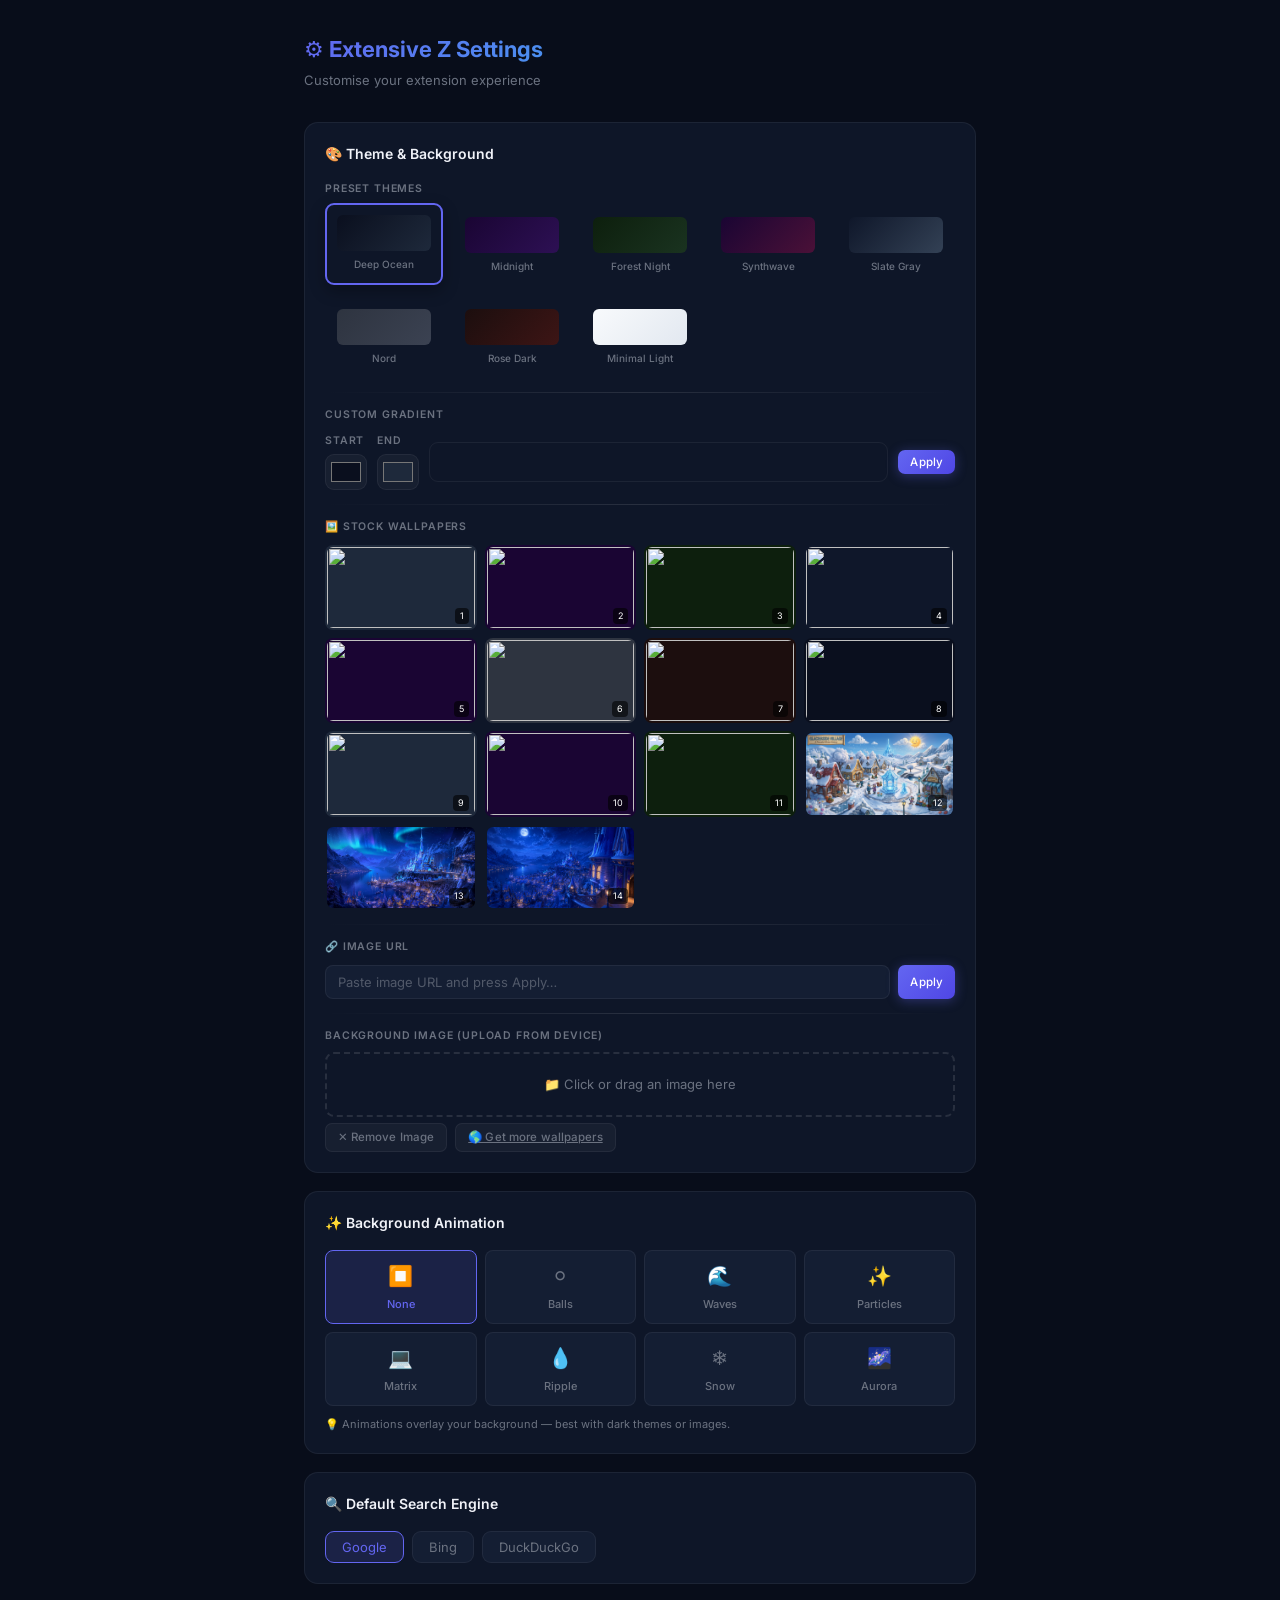
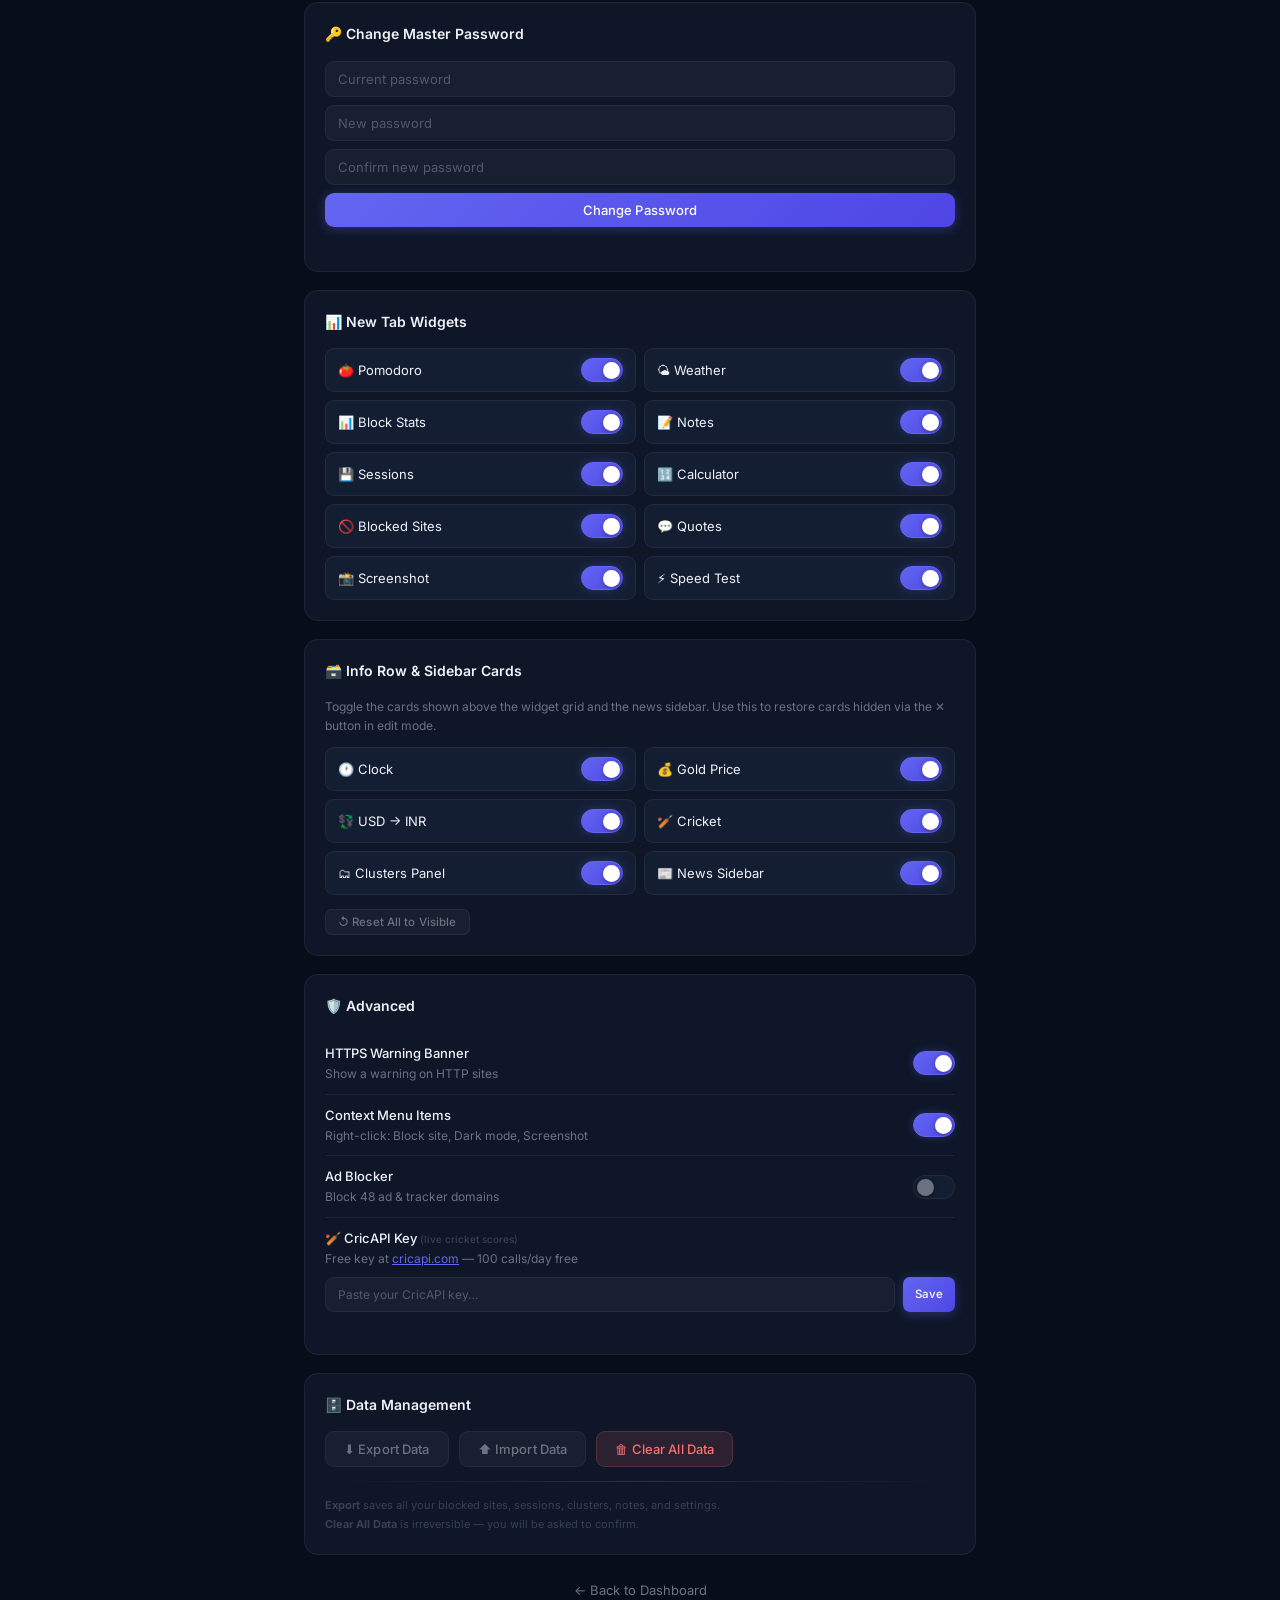
==== extension2.o/settings.html @ f35e9a3f "Add files via upload" ====
<!DOCTYPE html>
<html lang="en">

<head>
  <meta charset="UTF-8" />
  <meta name="viewport" content="width=device-width, initial-scale=1.0" />
  <title>Settings — Extensive Z</title>
  <link rel="stylesheet" href="style.css" />
  <style>
    body {
      max-width: 720px;
      margin: 0 auto;
      padding: 32px 24px 60px;
    }

    .settings-header {
      margin-bottom: 32px;
    }

    .settings-header h1 {
      font-size: 22px;
      background: linear-gradient(135deg, var(--accent), var(--accent-2));
      -webkit-background-clip: text;
      -webkit-text-fill-color: transparent;
    }

    .settings-header p {
      color: var(--text-muted);
      font-size: 13px;
      margin-top: 4px;
    }

    .settings-section {
      background: var(--surface);
      border: 1px solid var(--border);
      border-radius: var(--radius);
      padding: 20px;
      margin-bottom: 18px;
    }

    .settings-section h2 {
      font-size: 14px;
      font-weight: 600;
      margin-bottom: 16px;
      display: flex;
      align-items: center;
      gap: 8px;
    }

    .setting-row {
      display: flex;
      align-items: center;
      justify-content: space-between;
      padding: 10px 0;
      border-bottom: 1px solid var(--border);
      gap: 16px;
    }

    .setting-row:last-child {
      border-bottom: none;
      padding-bottom: 0;
    }

    .setting-row:first-child {
      padding-top: 0;
    }

    .setting-info .ttl {
      font-size: 13px;
      font-weight: 500;
    }

    .setting-info .sub {
      font-size: 12px;
      color: var(--text-muted);
      margin-top: 2px;
    }

    /* Theme Picker */
    .theme-grid {
      display: grid;
      grid-template-columns: repeat(auto-fill, minmax(100px, 1fr));
      gap: 10px;
      margin-top: 8px;
    }

    .theme-swatch {
      border-radius: var(--radius-sm);
      padding: 10px;
      cursor: pointer;
      text-align: center;
      font-size: 11px;
      font-weight: 500;
      border: 2px solid transparent;
      transition: var(--tx3);
    }

    .theme-swatch:hover,
    .theme-swatch.active {
      border-color: var(--accent);
      transform: translateY(-2px);
      box-shadow: 0 6px 16px rgba(0, 0, 0, .3);
    }

    .theme-swatch .preview {
      height: 36px;
      border-radius: 6px;
      margin-bottom: 6px;
    }

    .theme-swatch .name {
      color: var(--text-muted);
      font-size: 10px;
    }

    /* Gradient picker */
    .gradient-row {
      display: flex;
      align-items: center;
      gap: 10px;
      margin-top: 10px;
      flex-wrap: wrap;
    }

    .gradient-preview {
      flex: 1;
      min-width: 100px;
      height: 40px;
      border-radius: var(--radius-sm);
      border: 1px solid var(--border);
      transition: var(--tx3);
    }

    /* Upload */
    .upload-area {
      border: 2px dashed var(--border-2);
      border-radius: var(--radius-sm);
      padding: 20px;
      text-align: center;
      cursor: pointer;
      transition: var(--tx3);
      margin-top: 8px;
    }

    .upload-area:hover {
      border-color: var(--accent);
      background: rgba(99, 102, 241, .05);
    }

    .upload-area p {
      color: var(--text-muted);
      font-size: 13px;
      margin: 0;
    }

    #bgPreview {
      width: 100%;
      height: 80px;
      object-fit: cover;
      border-radius: var(--radius-sm);
      margin-top: 8px;
      display: none;
    }

    /* Password */
    .pwd-form {
      display: flex;
      flex-direction: column;
      gap: 8px;
      margin-top: 8px;
    }

    /* Widget toggles */
    .widget-toggles {
      display: grid;
      grid-template-columns: 1fr 1fr;
      gap: 8px;
      margin-top: 8px;
    }

    .wt-item {
      display: flex;
      align-items: center;
      justify-content: space-between;
      background: var(--surface-2);
      border: 1px solid var(--border);
      padding: 9px 12px;
      border-radius: var(--radius-sm);
      font-size: 13px;
    }

    /* Radio group */
    .radio-group {
      display: flex;
      gap: 8px;
      flex-wrap: wrap;
      margin-top: 8px;
    }

    .radio-btn {
      padding: 7px 16px;
      border-radius: var(--radius-sm);
      background: var(--surface-2);
      border: 1px solid var(--border);
      color: var(--text-muted);
      font-size: 13px;
      cursor: pointer;
      transition: var(--tx);
    }

    .radio-btn.active {
      background: rgba(99, 102, 241, .15);
      border-color: var(--accent);
      color: var(--accent);
    }

    /* Data management */
    .data-btns {
      display: flex;
      gap: 10px;
      flex-wrap: wrap;
      margin-top: 8px;
    }

    /* Wallpaper grid */
    .wp-grid {
      display: grid;
      grid-template-columns: repeat(4, 1fr);
      gap: 8px;
      margin-top: 10px;
    }

    .wp-thumb {
      border-radius: 8px;
      overflow: hidden;
      cursor: pointer;
      border: 2px solid transparent;
      transition: all .2s;
      aspect-ratio: 16/9;
      position: relative;
    }

    .wp-thumb img {
      width: 100%;
      height: 100%;
      object-fit: cover;
      display: block;
    }

    .wp-thumb:hover {
      border-color: var(--border-2);
      transform: scale(1.03);
    }

    .wp-thumb.active {
      border-color: var(--accent);
      box-shadow: 0 0 12px var(--accent-glow);
    }

    .wp-thumb .wp-num {
      position: absolute;
      bottom: 4px;
      right: 6px;
      font-size: 9px;
      background: rgba(0, 0, 0, .6);
      color: #fff;
      padding: 1px 5px;
      border-radius: 4px;
    }

    /* URL input */
    .url-row {
      display: flex;
      gap: 8px;
      margin-top: 10px;
    }

    .url-row input {
      flex: 1;
      padding: 8px 12px;
      border-radius: 8px;
      background: var(--surface-2);
      border: 1px solid var(--border);
      color: var(--text);
      font-size: 13px;
    }

    .url-row input:focus {
      outline: none;
      border-color: var(--accent);
    }

    /* Animation picker */
    .anim-grid {
      display: grid;
      grid-template-columns: repeat(4, 1fr);
      gap: 8px;
      margin-top: 10px;
    }

    .anim-btn {
      padding: 10px 6px;
      border-radius: 8px;
      background: var(--surface-2);
      border: 1px solid var(--border);
      color: var(--text-muted);
      font-size: 11px;
      font-weight: 500;
      cursor: pointer;
      text-align: center;
      transition: all .2s;
    }

    .anim-btn:hover {
      border-color: var(--border-2);
      color: var(--text);
    }

    .anim-btn.active {
      background: rgba(99, 102, 241, .15);
      border-color: var(--accent);
      color: var(--accent);
    }

    .anim-btn .anim-icon {
      font-size: 20px;
      display: block;
      margin-bottom: 4px;
    }

    /* Status toast */
    #toast {
      position: fixed;
      bottom: 24px;
      right: 24px;
      background: var(--success);
      color: #fff;
      padding: 10px 18px;
      border-radius: var(--radius-sm);
      font-size: 13px;
      opacity: 0;
      transform: translateY(10px);
      transition: all .3s ease;
      pointer-events: none;
    }

    #toast.show {
      opacity: 1;
      transform: translateY(0);
    }
  </style>
</head>

<body>

  <div class="settings-header">
    <h1>⚙️ Extensive Z Settings</h1>
    <p>Customise your extension experience</p>
  </div>

  <!-- ── THEME ── -->
  <div class="settings-section">
    <h2>🎨 Theme & Background</h2>

    <div class="label">Preset Themes</div>
    <div class="theme-grid" id="themeGrid">
      <div class="theme-swatch active" data-theme="deepocean">
        <div class="preview" style="background:linear-gradient(135deg,#0a0f1e,#1e293b)"></div>
        <div class="name">Deep Ocean</div>
      </div>
      <div class="theme-swatch" data-theme="midnight">
        <div class="preview" style="background:linear-gradient(135deg,#1a0533,#2d1054)"></div>
        <div class="name">Midnight</div>
      </div>
      <div class="theme-swatch" data-theme="forest">
        <div class="preview" style="background:linear-gradient(135deg,#0d1f0d,#1a3320)"></div>
        <div class="name">Forest Night</div>
      </div>
      <div class="theme-swatch" data-theme="synthwave">
        <div class="preview" style="background:linear-gradient(135deg,#1a0533,#ff006640)"></div>
        <div class="name">Synthwave</div>
      </div>
      <div class="theme-swatch" data-theme="slate">
        <div class="preview" style="background:linear-gradient(135deg,#0f172a,#334155)"></div>
        <div class="name">Slate Gray</div>
      </div>
      <div class="theme-swatch" data-theme="nord">
        <div class="preview" style="background:linear-gradient(135deg,#2e3440,#3b4252)"></div>
        <div class="name">Nord</div>
      </div>
      <div class="theme-swatch" data-theme="rosedark">
        <div class="preview" style="background:linear-gradient(135deg,#1c0e0e,#3d1515)"></div>
        <div class="name">Rose Dark</div>
      </div>
      <div class="theme-swatch" data-theme="light">
        <div class="preview" style="background:linear-gradient(135deg,#f8fafc,#e2e8f0)"></div>
        <div class="name">Minimal Light</div>
      </div>
    </div>

    <div class="divider"></div>
    <div class="label">Custom Gradient</div>
    <div class="gradient-row">
      <div>
        <div class="label" style="margin:0 0 4px">Start</div><input type="color" id="gradStart" value="#0a0f1e" />
      </div>
      <div>
        <div class="label" style="margin:0 0 4px">End</div><input type="color" id="gradEnd" value="#1e293b" />
      </div>
      <div class="gradient-preview" id="gradPreview"></div>
      <button class="btn btn-primary btn-sm" id="applyGradient">Apply</button>
    </div>

    <div class="divider"></div>
    <div class="label">🖼️ Stock Wallpapers</div>
    <div class="wp-grid" id="wpGrid">
      <div class="wp-thumb" data-bg="bg1.png"><img src="bg1.png"
          onerror="this.closest('.wp-thumb').style.background='#1e293b'">
        <div class="wp-num">1</div>
      </div>
      <div class="wp-thumb" data-bg="bg2.png"><img src="bg2.png"
          onerror="this.closest('.wp-thumb').style.background='#1a0533'">
        <div class="wp-num">2</div>
      </div>
      <div class="wp-thumb" data-bg="bg3.png"><img src="bg3.png"
          onerror="this.closest('.wp-thumb').style.background='#0d1f0d'">
        <div class="wp-num">3</div>
      </div>
      <div class="wp-thumb" data-bg="bg4.png"><img src="bg4.png"
          onerror="this.closest('.wp-thumb').style.background='#0f172a'">
        <div class="wp-num">4</div>
      </div>
      <div class="wp-thumb" data-bg="bg5.png"><img src="bg5.png"
          onerror="this.closest('.wp-thumb').style.background='#1a0533'">
        <div class="wp-num">5</div>
      </div>
      <div class="wp-thumb" data-bg="bg6.png"><img src="bg6.png"
          onerror="this.closest('.wp-thumb').style.background='#2e3440'">
        <div class="wp-num">6</div>
      </div>
      <div class="wp-thumb" data-bg="bg7.png"><img src="bg7.png"
          onerror="this.closest('.wp-thumb').style.background='#1c0e0e'">
        <div class="wp-num">7</div>
      </div>
      <div class="wp-thumb" data-bg="bg8.png"><img src="bg8.png"
          onerror="this.closest('.wp-thumb').style.background='#0a0f1e'">
        <div class="wp-num">8</div>
      </div>
      <div class="wp-thumb" data-bg="bg9.png"><img src="bg9.png"
          onerror="this.closest('.wp-thumb').style.background='#1e293b'">
        <div class="wp-num">9</div>
      </div>
      <div class="wp-thumb" data-bg="bg10.png"><img src="bg10.png"
          onerror="this.closest('.wp-thumb').style.background='#1a0533'">
        <div class="wp-num">10</div>
      </div>
      <div class="wp-thumb" data-bg="bg11.png"><img src="bg11.png"
          onerror="this.closest('.wp-thumb').style.background='#0d1f0d'">
        <div class="wp-num">11</div>
      </div>
      <div class="wp-thumb" data-bg="bg12.png"><img src="bg12.png"
          onerror="this.closest('.wp-thumb').style.background='#0f172a'">
        <div class="wp-num">12</div>
      </div>
      <div class="wp-thumb" data-bg="bg13.png"><img src="bg13.png"
          onerror="this.closest('.wp-thumb').style.background='#2e3440'">
        <div class="wp-num">13</div>
      </div>
      <div class="wp-thumb" data-bg="bg14.png"><img src="bg14.png"
          onerror="this.closest('.wp-thumb').style.background='#1c0e0e'">
        <div class="wp-num">14</div>
      </div>
    </div>

    <div class="divider"></div>
    <div class="label">🔗 Image URL</div>
    <div class="url-row">
      <input type="text" id="bgUrlInput" placeholder="Paste image URL and press Apply…" />
      <button class="btn btn-primary btn-sm" id="applyBgUrl">Apply</button>
    </div>

    <div class="divider"></div>
    <div class="label">Background Image (Upload from device)</div>
    <div class="upload-area" id="uploadArea">
      <p>📁 Click or drag an image here</p>
      <input type="file" id="bgUpload" accept="image/*" style="display:none" />
    </div>
    <img id="bgPreview" alt="Background preview" />
    <div style="display:flex;gap:8px;margin-top:6px" id="bgActions" style="display:none">
      <button class="btn btn-ghost btn-sm" id="clearBg">✕ Remove Image</button>
      <a class="btn btn-ghost btn-sm" href="https://unsplash.com/wallpapers" target="_blank">🌎 Get more wallpapers</a>
    </div>
  </div>

  <!-- ── BACKGROUND ANIMATION ── -->
  <div class="settings-section">
    <h2>✨ Background Animation</h2>
    <div class="anim-grid" id="animGrid">
      <div class="anim-btn active" data-anim="none"><span class="anim-icon">⏹️</span>None</div>
      <div class="anim-btn" data-anim="balls"><span class="anim-icon">⚪</span>Balls</div>
      <div class="anim-btn" data-anim="waves"><span class="anim-icon">🌊</span>Waves</div>
      <div class="anim-btn" data-anim="particles"><span class="anim-icon">✨</span>Particles</div>
      <div class="anim-btn" data-anim="matrix"><span class="anim-icon">💻</span>Matrix</div>
      <div class="anim-btn" data-anim="ripple"><span class="anim-icon">💧</span>Ripple</div>
      <div class="anim-btn" data-anim="snow"><span class="anim-icon">❄️</span>Snow</div>
      <div class="anim-btn" data-anim="aurora"><span class="anim-icon">🌌</span>Aurora</div>
    </div>
    <div style="font-size:11px;color:var(--text-muted);margin-top:10px">💡 Animations overlay your background — best with dark themes or images.</div>
  </div>

  <!-- ── SEARCH ── -->
  <div class="settings-section">
    <h2>🔍 Default Search Engine</h2>
      <div class="radio-group" id="engineGroup">
        <button class="radio-btn active" data-engine="google">Google</button>
        <button class="radio-btn" data-engine="bing">Bing</button>
        <button class="radio-btn" data-engine="ddg">DuckDuckGo</button>
      </div>
  </div>

  <!-- ── PASSWORD ── -->
  <div class="settings-section">
    <h2>🔑 Change Master Password</h2>
      <div class="pwd-form">
        <input type="password" id="currentPwd" placeholder="Current password" autocomplete="off" />
        <input type="password" id="newPwd" placeholder="New password" autocomplete="new-password" />
        <input type="password" id="confirmPwd" placeholder="Confirm new password" autocomplete="new-password" />
        <button class="btn btn-primary" id="changePwdBtn">Change Password</button>
        <div id="pwdMsg" style="font-size:12px;min-height:16px;text-align:center"></div>
      </div>
  </div>

  <!-- ── WIDGET VISIBILITY ── -->
  <div class="settings-section">
    <h2>📊 New Tab Widgets</h2>
    <div class="widget-toggles" id="widgetToggles">
        <div class="wt-item">🍅 Pomodoro<label class="toggle"><input type="checkbox" data-wgt="pom" checked><span
              class="toggle-slider"></span></label></div>
        <div class="wt-item">🌤 Weather<label class="toggle"><input type="checkbox" data-wgt="weather" checked><span
              class="toggle-slider"></span></label></div>
        <div class="wt-item">📊 Block Stats<label class="toggle"><input type="checkbox" data-wgt="stats" checked><span
              class="toggle-slider"></span></label></div>
        <div class="wt-item">📝 Notes<label class="toggle"><input type="checkbox" data-wgt="notes" checked><span
              class="toggle-slider"></span></label></div>
        <div class="wt-item">💾 Sessions<label class="toggle"><input type="checkbox" data-wgt="sessions" checked><span
              class="toggle-slider"></span></label></div>
        <div class="wt-item">🔢 Calculator<label class="toggle"><input type="checkbox" data-wgt="calc" checked><span
              class="toggle-slider"></span></label></div>
        <div class="wt-item">🚫 Blocked Sites<label class="toggle"><input type="checkbox" data-wgt="blocked" checked><span
              class="toggle-slider"></span></label></div>
        <div class="wt-item">💬 Quotes<label class="toggle"><input type="checkbox" data-wgt="quotes" checked><span
              class="toggle-slider"></span></label></div>
        <div class="wt-item">📸 Screenshot<label class="toggle"><input type="checkbox" data-wgt="screenshot" checked><span
              class="toggle-slider"></span></label></div>
        <div class="wt-item">⚡ Speed Test<label class="toggle"><input type="checkbox" data-wgt="speed" checked><span
              class="toggle-slider"></span></label></div>
      </div>
  </div>

  <!-- ── INFO ROW & SIDEBAR CARDS ── -->
  <div class="settings-section">
    <h2>🗃️ Info Row &amp; Sidebar Cards</h2>
    <div style="font-size:12px;color:var(--text-muted);margin-bottom:12px">Toggle the cards shown above the widget grid and the news sidebar. Use this to restore cards hidden via the ✕ button in edit mode.</div>
    <div class="widget-toggles">
      <div class="wt-item">🕐 Clock<label class="toggle"><input type="checkbox" data-extra="clock-box" checked><span class="toggle-slider"></span></label></div>
      <div class="wt-item">💰 Gold Price<label class="toggle"><input type="checkbox" data-extra="goldCard" checked><span class="toggle-slider"></span></label></div>
      <div class="wt-item">💱 USD → INR<label class="toggle"><input type="checkbox" data-extra="inrCard" checked><span class="toggle-slider"></span></label></div>
      <div class="wt-item">🏏 Cricket<label class="toggle"><input type="checkbox" data-extra="cricCard" checked><span class="toggle-slider"></span></label></div>
      <div class="wt-item">🗂 Clusters Panel<label class="toggle"><input type="checkbox" data-extra="clusters-inline" checked><span class="toggle-slider"></span></label></div>
      <div class="wt-item">📰 News Sidebar<label class="toggle"><input type="checkbox" data-extra="nt-sidebar" checked><span class="toggle-slider"></span></label></div>
    </div>
    <div style="margin-top:14px">
      <button class="btn btn-ghost btn-sm" id="resetVisibilityBtn">↺ Reset All to Visible</button>
    </div>
  </div>

  <!-- ── ADVANCED ── -->
  <div class="settings-section">
    <h2>🛡️ Advanced</h2>

      <div class="setting-row">
        <div class="setting-info">
          <div class="ttl">HTTPS Warning Banner</div>
          <div class="sub">Show a warning on HTTP sites</div>
        </div>
        <label class="toggle"><input type="checkbox" id="httpsToggle" checked><span
            class="toggle-slider"></span></label>
      </div>
      <div class="setting-row">
        <div class="setting-info">
          <div class="ttl">Context Menu Items</div>
          <div class="sub">Right-click: Block site, Dark mode, Screenshot</div>
        </div>
        <label class="toggle"><input type="checkbox" id="ctxMenuToggle" checked><span
            class="toggle-slider"></span></label>
      </div>
      <div class="setting-row">
        <div class="setting-info">
          <div class="ttl">Ad Blocker</div>
          <div class="sub">Block 48 ad & tracker domains</div>
        </div>
        <label class="toggle"><input type="checkbox" id="adToggleSettings"><span class="toggle-slider"></span></label>
      </div>
      <div class="setting-row" style="flex-direction:column;align-items:flex-start;gap:8px">
        <div class="setting-info">
          <div class="ttl">🏏 CricAPI Key <span style="font-size:10px;color:var(--text-dim)">(live cricket scores)</span></div>
          <div class="sub">Free key at <a href="https://cricapi.com" target="_blank" style="color:var(--accent)">cricapi.com</a> — 100 calls/day free</div>
        </div>
        <div style="display:flex;gap:8px;width:100%">
          <input type="text" id="cricApiKeyInput" placeholder="Paste your CricAPI key…" style="flex:1;font-size:12px" />
          <button class="btn btn-primary btn-sm" id="saveCricKey">Save</button>
        </div>
        <div id="cricKeyMsg" style="font-size:11px;min-height:14px;color:var(--success)"></div>
      </div>
  </div>

  <!-- ── DATA MANAGEMENT ── -->
  <div class="settings-section">
    <h2>🗄️ Data Management</h2>
      <div class="data-btns">
        <button class="btn btn-ghost" id="exportBtn">⬇️ Export Data</button>
        <button class="btn btn-ghost" id="importBtn">⬆️ Import Data</button>
        <button class="btn btn-danger" id="clearAllBtn">🗑 Clear All Data</button>
      </div>
      <input type="file" id="importFile" accept=".json" style="display:none" />
      <div class="divider"></div>
      <div style="font-size:11px;color:var(--text-dim);line-height:1.7">
        <strong>Export</strong> saves all your blocked sites, sessions, clusters, notes, and settings.<br />
        <strong>Clear All Data</strong> is irreversible — you will be asked to confirm.
      </div>
  </div>

  <!-- BACK LINK -->
  <div style="text-align:center;margin-top:24px">
    <a href="newtab.html" style="color:var(--text-muted);font-size:13px;text-decoration:none">← Back to Dashboard</a>
  </div>

  <div id="toast">✅ Saved</div>
  <script src="settings.js"></script>
</body>
</html>
---- extension2.o/style.css ----
/* ============================================================
   EXTENSIVE Z v2.0 — Shared Design System
   Premium Glassmorphism + Indigo/Cyan Palette
   ============================================================ */

@import url('https://fonts.googleapis.com/css2?family=Inter:ital,opsz,wght@0,14..32,300;0,14..32,400;0,14..32,500;0,14..32,600;0,14..32,700;0,14..32,800;1,14..32,400&display=swap');

/* ============================================================
   CSS VARIABLES
   ============================================================ */
:root {
  /* Backgrounds */
  --bg:        #080d1a;
  --surface:   #0e1628;
  --surface-2: #141e33;
  --surface-3: #0b1221;

  /* Accent — Indigo + Cyan */
  --accent:       #6366f1;
  --accent-hover: #4f46e5;
  --accent-2:     #22d3ee;
  --accent-3:     #a78bfa;
  --accent-glow:  rgba(99,102,241,0.30);
  --accent-glow2: rgba(34,211,238,0.20);

  /* Semantic */
  --success: #10b981;
  --danger:  #f87171;
  --warning: #fbbf24;
  --info:    #38bdf8;

  /* Text */
  --text:       #f0f2f8;
  --text-muted: #6b7280;
  --text-dim:   #374151;

  /* Borders & Glass */
  --border:   rgba(255,255,255,0.06);
  --border-2: rgba(255,255,255,0.11);
  --border-accent: rgba(99,102,241,0.35);

  /* Glass */
  --glass-bg:   rgba(14,22,40,0.80);
  --glass-blur: blur(20px);

  /* Shape */
  --radius:    14px;
  --radius-sm: 9px;
  --radius-lg: 22px;
  --radius-xl: 30px;

  /* Shadows */
  --shadow:    0 24px 60px rgba(0,0,0,0.55);
  --shadow-sm: 0 6px 20px rgba(0,0,0,0.35);
  --shadow-glow: 0 0 30px rgba(99,102,241,0.2);

  /* Gradients */
  --grad-accent:  linear-gradient(135deg, #6366f1, #22d3ee);
  --grad-surface: linear-gradient(145deg, #0e1628, #141e33);
  --grad-danger:  linear-gradient(135deg, #f87171, #fb923c);

  /* Transitions */
  --tx:  all 0.18s cubic-bezier(.4,0,.2,1);
  --tx3: all 0.28s cubic-bezier(.4,0,.2,1);
}

/* ============================================================
   RESET & BASE
   ============================================================ */
*, *::before, *::after {
  box-sizing: border-box;
  margin: 0;
  padding: 0;
}

html { font-size: 14px; scroll-behavior: smooth; }

body {
  font-family: 'Inter', system-ui, -apple-system, sans-serif;
  background: var(--bg);
  color: var(--text);
  line-height: 1.55;
  -webkit-font-smoothing: antialiased;
  -moz-osx-font-smoothing: grayscale;
}

/* ============================================================
   SCROLLBAR
   ============================================================ */
::-webkit-scrollbar        { width: 4px; height: 4px; }
::-webkit-scrollbar-track  { background: transparent; }
::-webkit-scrollbar-thumb  {
  background: linear-gradient(var(--accent), var(--accent-2));
  border-radius: 99px;
}

/* ============================================================
   GLASSMORPHISM CARD
   ============================================================ */
.glass {
  background: var(--glass-bg);
  backdrop-filter: var(--glass-blur);
  -webkit-backdrop-filter: var(--glass-blur);
  border: 1px solid var(--border-2);
  border-radius: var(--radius);
  box-shadow: var(--shadow);
}

.card {
  background: var(--surface);
  border: 1px solid var(--border);
  border-radius: var(--radius);
  padding: 16px;
  transition: var(--tx3);
  position: relative;
  overflow: hidden;
}

.card::before {
  content: '';
  position: absolute;
  inset: 0;
  border-radius: var(--radius);
  background: linear-gradient(145deg, rgba(255,255,255,0.025) 0%, transparent 60%);
  pointer-events: none;
}

.card:hover {
  border-color: var(--border-2);
  transform: translateY(-2px);
  box-shadow: 0 12px 40px rgba(0,0,0,0.4), var(--shadow-glow);
}

/* Accent-tinted card variants */
.card-accent {
  background: linear-gradient(145deg, rgba(99,102,241,0.08), rgba(34,211,238,0.03));
  border-color: var(--border-accent);
}

/* ============================================================
   BUTTONS
   ============================================================ */
button {
  font-family: inherit;
  cursor: pointer;
  border: none;
  outline: none;
  transition: var(--tx);
}

.btn {
  display: inline-flex;
  align-items: center;
  justify-content: center;
  gap: 6px;
  padding: 9px 18px;
  border-radius: var(--radius-sm);
  font-size: 13px;
  font-weight: 500;
  cursor: pointer;
  transition: var(--tx);
  border: none;
  letter-spacing: 0.01em;
  position: relative;
  overflow: hidden;
}

/* Ripple shimmer on click */
.btn::after {
  content: '';
  position: absolute;
  inset: 0;
  background: rgba(255,255,255,0.08);
  opacity: 0;
  border-radius: inherit;
  transition: opacity 0.15s;
}
.btn:active::after { opacity: 1; }

.btn-primary {
  background: linear-gradient(135deg, var(--accent) 0%, #4f46e5 100%);
  color: white;
  box-shadow: 0 2px 12px rgba(99,102,241,0.35);
}
.btn-primary:hover {
  background: linear-gradient(135deg, #7c7ff7 0%, var(--accent) 100%);
  box-shadow: 0 4px 20px rgba(99,102,241,0.5);
  transform: translateY(-1px);
}
.btn-primary:active { transform: translateY(0); }

.btn-ghost {
  background: rgba(255,255,255,0.04);
  color: var(--text-muted);
  border: 1px solid var(--border);
}
.btn-ghost:hover {
  background: rgba(255,255,255,0.08);
  color: var(--text);
  border-color: var(--border-2);
}

.btn-danger {
  background: rgba(248,113,113,0.12);
  color: var(--danger);
  border: 1px solid rgba(248,113,113,0.2);
}
.btn-danger:hover {
  background: rgba(248,113,113,0.22);
  box-shadow: 0 0 14px rgba(248,113,113,0.25);
}

.btn-success {
  background: rgba(16,185,129,0.12);
  color: var(--success);
  border: 1px solid rgba(16,185,129,0.2);
}
.btn-success:hover {
  background: rgba(16,185,129,0.22);
  box-shadow: 0 0 14px rgba(16,185,129,0.25);
}

.btn-sm {
  padding: 5px 12px;
  font-size: 11.5px;
  border-radius: 7px;
}

.btn-xs {
  padding: 3px 9px;
  font-size: 11px;
  border-radius: 6px;
}

.btn-icon {
  width: 30px;
  height: 30px;
  padding: 0;
  border-radius: 50%;
  font-size: 14px;
  background: var(--surface-2);
  color: var(--text-muted);
  display: inline-flex;
  align-items: center;
  justify-content: center;
  border: 1px solid var(--border);
}
.btn-icon:hover {
  background: var(--surface);
  color: var(--text);
  border-color: var(--border-2);
}

/* Preset pill buttons */
.preset-btn {
  padding: 6px 12px;
  border-radius: 99px;
  background: var(--surface-2);
  border: 1px solid var(--border);
  color: var(--text-muted);
  font-size: 12px;
  font-weight: 500;
  cursor: pointer;
  transition: var(--tx);
  text-align: center;
}
.preset-btn:hover {
  border-color: var(--accent);
  color: var(--accent);
  background: rgba(99,102,241,0.08);
}
.preset-btn.active {
  background: linear-gradient(135deg, rgba(99,102,241,0.2), rgba(34,211,238,0.1));
  border-color: var(--accent);
  color: var(--accent);
  box-shadow: 0 0 12px rgba(99,102,241,0.2);
}

/* ============================================================
   INPUTS
   ============================================================ */
input, textarea, select {
  font-family: inherit;
  font-size: 13px;
  background: rgba(255,255,255,0.04);
  color: var(--text);
  border: 1px solid var(--border);
  border-radius: var(--radius-sm);
  padding: 9px 12px;
  width: 100%;
  outline: none;
  transition: var(--tx);
}

input::placeholder, textarea::placeholder { color: var(--text-muted); opacity: 0.7; }

input:hover, textarea:hover, select:hover {
  border-color: var(--border-2);
  background: rgba(255,255,255,0.06);
}

input:focus, textarea:focus, select:focus {
  border-color: var(--accent);
  box-shadow: 0 0 0 3px var(--accent-glow);
  background: rgba(99,102,241,0.04);
}

input[type="color"] {
  width: 42px;
  height: 36px;
  padding: 3px;
  cursor: pointer;
  border-radius: var(--radius-sm);
}

input[type="number"]::-webkit-inner-spin-button { opacity: 0.3; }

select option { background: var(--surface); color: var(--text); }

/* ============================================================
   TOGGLE SWITCH
   ============================================================ */
.toggle {
  position: relative;
  width: 42px;
  height: 24px;
  flex-shrink: 0;
  display: inline-block;
}

.toggle input {
  opacity: 0;
  width: 0;
  height: 0;
  position: absolute;
}

.toggle-slider {
  position: absolute;
  inset: 0;
  background: var(--surface-2);
  border-radius: 99px;
  border: 1px solid var(--border);
  transition: var(--tx3);
  cursor: pointer;
}

.toggle-slider::after {
  content: '';
  position: absolute;
  width: 17px;
  height: 17px;
  left: 3px;
  top: 3px;
  background: var(--text-muted);
  border-radius: 50%;
  transition: var(--tx3);
  box-shadow: 0 1px 4px rgba(0,0,0,0.3);
}

.toggle input:checked + .toggle-slider {
  background: linear-gradient(135deg, var(--accent), #4f46e5);
  border-color: var(--accent);
  box-shadow: 0 0 10px rgba(99,102,241,0.3);
}

.toggle input:checked + .toggle-slider::after {
  transform: translateX(18px);
  background: white;
}

/* ============================================================
   BADGE
   ============================================================ */
.badge {
  display: inline-flex;
  align-items: center;
  padding: 2px 8px;
  border-radius: 99px;
  font-size: 10.5px;
  font-weight: 600;
  letter-spacing: 0.02em;
}
.badge-success { background: rgba(16,185,129,0.15);  color: var(--success); }
.badge-danger  { background: rgba(248,113,113,0.15); color: var(--danger); }
.badge-warning { background: rgba(251,191,36,0.15);  color: var(--warning); }
.badge-accent  { background: rgba(99,102,241,0.15);  color: var(--accent); }
.badge-cyan    { background: rgba(34,211,238,0.15);  color: var(--accent-2); }

/* ============================================================
   DIVIDER
   ============================================================ */
.divider {
  height: 1px;
  background: linear-gradient(90deg, transparent, var(--border-2), transparent);
  margin: 14px 0;
}

/* ============================================================
   ACCENT LINE (decorative gradient line)
   ============================================================ */
.accent-line {
  height: 1px;
  background: linear-gradient(90deg, var(--accent), var(--accent-2), transparent);
  margin-top: 12px;
  opacity: 0.6;
  border-radius: 1px;
}

.accent-bar {
  height: 3px;
  border-radius: 0 0 var(--radius) var(--radius);
  background: var(--grad-accent);
}

/* Glowing accent dot */
.glow-dot {
  width: 8px;
  height: 8px;
  border-radius: 50%;
  background: var(--accent);
  box-shadow: 0 0 8px var(--accent-glow);
  display: inline-block;
}

/* ============================================================
   EMPTY STATE
   ============================================================ */
.empty {
  text-align: center;
  color: var(--text-muted);
  padding: 24px 12px;
  font-size: 12.5px;
  opacity: 0.7;
}

/* ============================================================
   LABEL
   ============================================================ */
.label {
  font-size: 10.5px;
  font-weight: 600;
  color: var(--text-muted);
  text-transform: uppercase;
  letter-spacing: 0.08em;
  margin-bottom: 6px;
  margin-top: 12px;
  display: block;
}

/* ============================================================
   GRADIENT TEXT UTILITY
   ============================================================ */
.gradient-text {
  background: var(--grad-accent);
  -webkit-background-clip: text;
  -webkit-text-fill-color: transparent;
  background-clip: text;
}

/* ============================================================
   GLOW UTILITIES
   ============================================================ */
.glow-accent { box-shadow: 0 0 20px var(--accent-glow); }
.glow-cyan   { box-shadow: 0 0 20px var(--accent-glow2); }

/* ============================================================
   KEYFRAME ANIMATIONS
   ============================================================ */
@keyframes fadeIn {
  from { opacity: 0; transform: translateY(10px); }
  to   { opacity: 1; transform: translateY(0); }
}

@keyframes fadeInScale {
  from { opacity: 0; transform: scale(0.94); }
  to   { opacity: 1; transform: scale(1); }
}

@keyframes slideUp {
  from { opacity: 0; transform: translateY(16px); }
  to   { opacity: 1; transform: translateY(0); }
}

@keyframes shake {
  0%, 100% { transform: translateX(0); }
  20%       { transform: translateX(-8px); }
  40%       { transform: translateX(8px); }
  60%       { transform: translateX(-5px); }
  80%       { transform: translateX(5px); }
}

@keyframes pulse {
  0%, 100% { opacity: 1; }
  50%       { opacity: 0.45; }
}

@keyframes glowPulse {
  0%, 100% { box-shadow: 0 0 10px var(--accent-glow); }
  50%       { box-shadow: 0 0 25px var(--accent-glow), 0 0 40px var(--accent-glow2); }
}

@keyframes gradientShift {
  0%   { background-position: 0% 50%; }
  50%  { background-position: 100% 50%; }
  100% { background-position: 0% 50%; }
}

@keyframes spin { to { transform: rotate(360deg); } }

@keyframes float {
  0%, 100% { transform: translateY(0px); }
  50%       { transform: translateY(-6px); }
}

@keyframes shimmer {
  0%   { background-position: -200% 0; }
  100% { background-position: 200% 0; }
}

/* Animation utilities */
.animate-fade     { animation: fadeIn 0.3s ease forwards; }
.animate-scale    { animation: fadeInScale 0.25s ease forwards; }
.animate-shake    { animation: shake 0.45s ease; }
.animate-pulse    { animation: pulse 1.5s ease-in-out infinite; }
.animate-spin     { animation: spin 1s linear infinite; }
.animate-float    { animation: float 3s ease-in-out infinite; }
.animate-glow     { animation: glowPulse 2s ease-in-out infinite; }
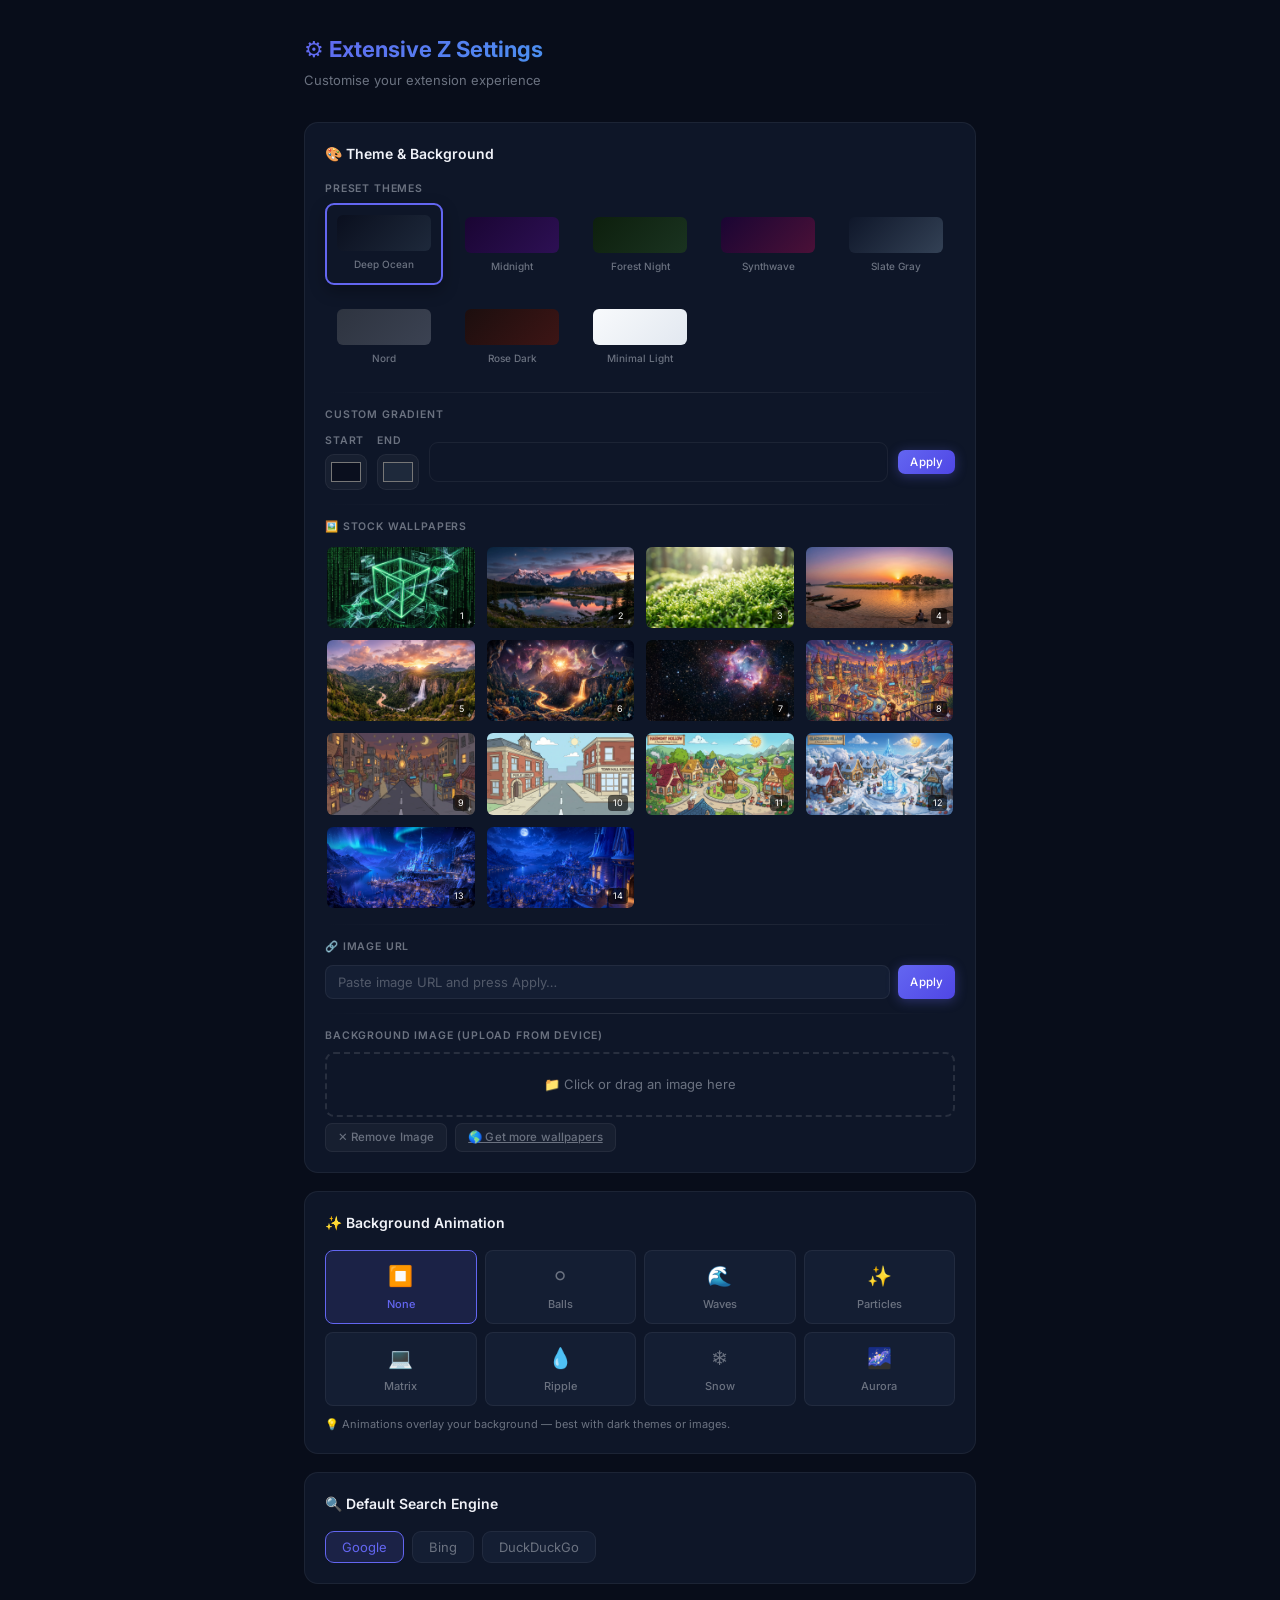
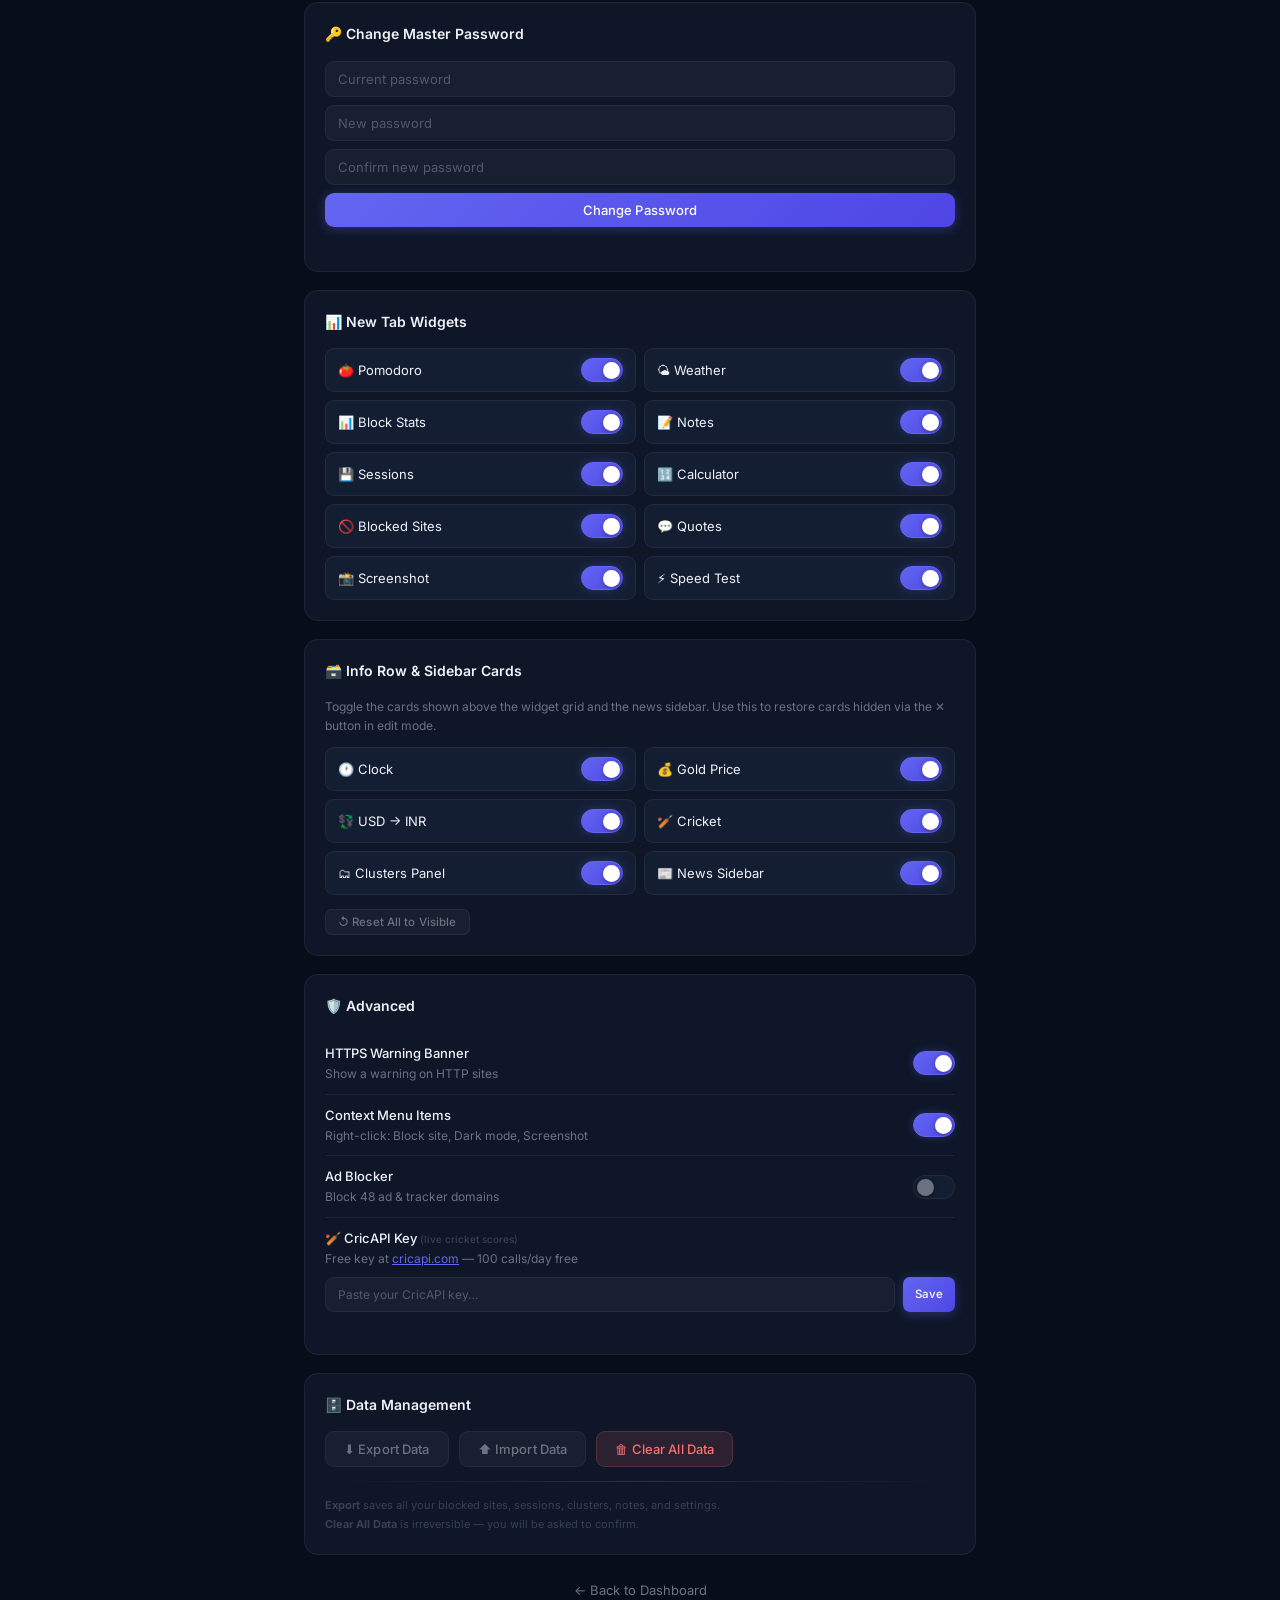
==== commit 225cfbff: "Add webp format for stock wallpapers Updated image sources for stock wallpapers to include webp form" ====
--- a/extension2.o/settings.html
+++ b/extension2.o/settings.html
@@ -414,23 +414,23 @@
     <div class="divider"></div>
     <div class="label">🖼️ Stock Wallpapers</div>
     <div class="wp-grid" id="wpGrid">
-      <div class="wp-thumb" data-bg="bg1.png"><img src="bg1.png"
+      <div class="wp-thumb" data-bg="bg1.webp"><img src="bg1.webp"
           onerror="this.closest('.wp-thumb').style.background='#1e293b'">
         <div class="wp-num">1</div>
       </div>
-      <div class="wp-thumb" data-bg="bg2.png"><img src="bg2.png"
+      <div class="wp-thumb" data-bg="bg2.webp"><img src="bg2.webp"
           onerror="this.closest('.wp-thumb').style.background='#1a0533'">
         <div class="wp-num">2</div>
       </div>
-      <div class="wp-thumb" data-bg="bg3.png"><img src="bg3.png"
+      <div class="wp-thumb" data-bg="bg3.webp"><img src="bg3.webp"
           onerror="this.closest('.wp-thumb').style.background='#0d1f0d'">
         <div class="wp-num">3</div>
       </div>
-      <div class="wp-thumb" data-bg="bg4.png"><img src="bg4.png"
+      <div class="wp-thumb" data-bg="bg4.webp"><img src="bg4.webp"
           onerror="this.closest('.wp-thumb').style.background='#0f172a'">
         <div class="wp-num">4</div>
       </div>
-      <div class="wp-thumb" data-bg="bg5.png"><img src="bg5.png"
+      <div class="wp-thumb" data-bg="bg5.webp"><img src="bg5.webp"
           onerror="this.closest('.wp-thumb').style.background='#1a0533'">
         <div class="wp-num">5</div>
       </div>
@@ -442,19 +442,19 @@
           onerror="this.closest('.wp-thumb').style.background='#1c0e0e'">
         <div class="wp-num">7</div>
       </div>
-      <div class="wp-thumb" data-bg="bg8.png"><img src="bg8.png"
+      <div class="wp-thumb" data-bg="bg8.webp"><img src="bg8.webp"
           onerror="this.closest('.wp-thumb').style.background='#0a0f1e'">
         <div class="wp-num">8</div>
       </div>
-      <div class="wp-thumb" data-bg="bg9.png"><img src="bg9.png"
+      <div class="wp-thumb" data-bg="bg9.webp"><img src="bg9.webp"
           onerror="this.closest('.wp-thumb').style.background='#1e293b'">
         <div class="wp-num">9</div>
       </div>
-      <div class="wp-thumb" data-bg="bg10.png"><img src="bg10.png"
+      <div class="wp-thumb" data-bg="bg10.webp"><img src="bg10.webp"
           onerror="this.closest('.wp-thumb').style.background='#1a0533'">
         <div class="wp-num">10</div>
       </div>
-      <div class="wp-thumb" data-bg="bg11.png"><img src="bg11.png"
+      <div class="wp-thumb" data-bg="bg11.webp"><img src="bg11.webp"
           onerror="this.closest('.wp-thumb').style.background='#0d1f0d'">
         <div class="wp-num">11</div>
       </div>
@@ -638,4 +638,4 @@
   <div id="toast">✅ Saved</div>
   <script src="settings.js"></script>
 </body>
-</html>+</html>
